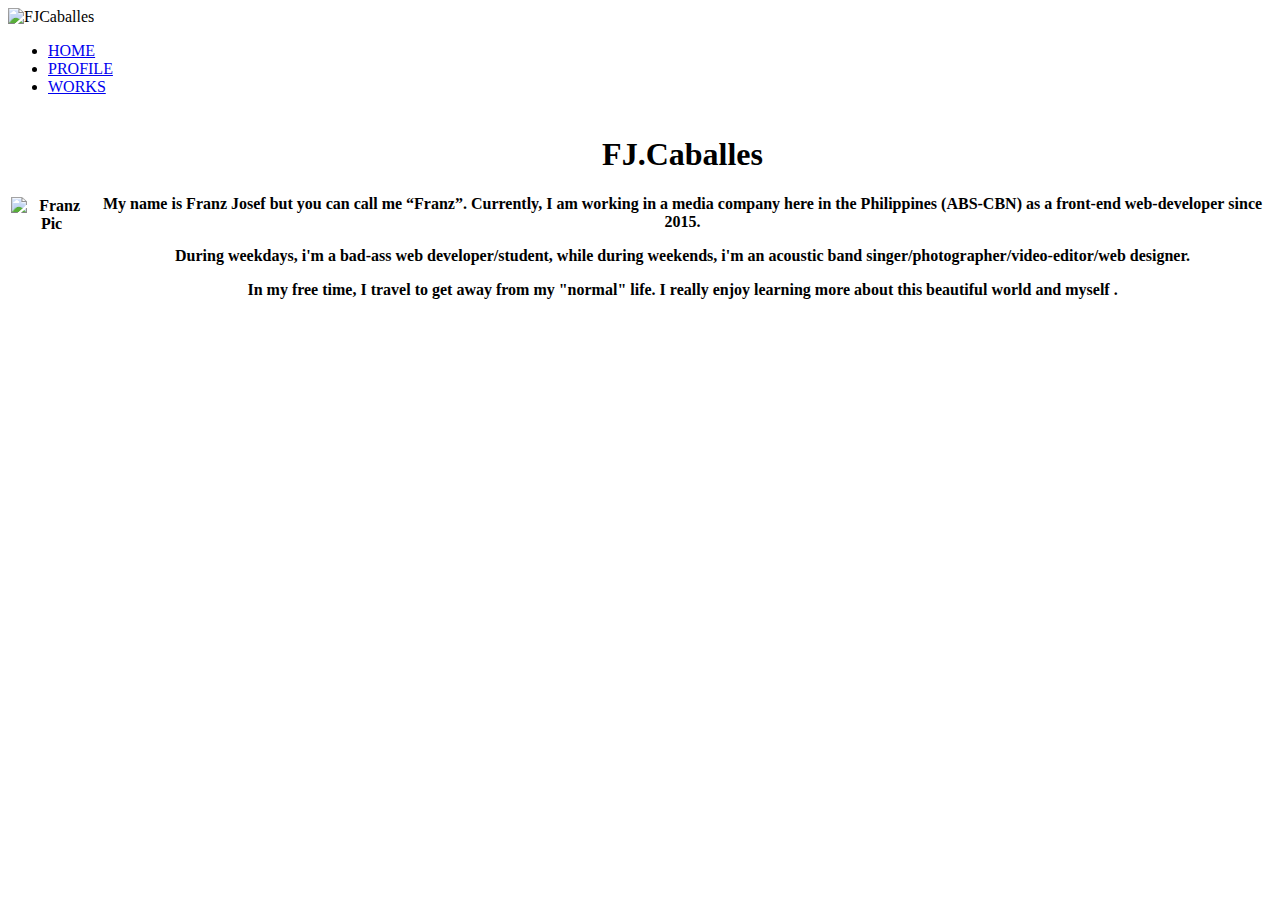
==== index.html @ 81ecfbf8 "Create index.html" ====
<!DOCTYPE html>
<html>
<head>
<title>Franz Josef Caballes</title>
<link rel="stylesheet" href="style.css">

</head>

<body>

<header>

  <nav>
    <div class="logo"><img src="./img/logo.png " alt="FJCaballes"></div>
    <div class="main-nav">
      <ul>
        <li><a class="active" href="index.html">HOME</a></li>
        <li><a href="profile.html">PROFILE</a></li>
        <li><a href="works.html">WORKS</a></li>
      </ul>
    </div>
  </nav>

</header>

<section id="intro">
  <table>
    <tr>
      <th class="left">
        <img src="./img/fj-pic.png " alt="Franz Pic">
      </th>
      <th class="right">
        <h1>FJ.Caballes</h1>
          <p>My name is Franz Josef but you can call me <q>Franz</q>. Currently, I am working in a media company here in the Philippines (ABS-CBN) as a <strong>front-end web-developer</strong> since 2015.</p>
          <p>During weekdays, i'm a bad-ass web developer/student, while during weekends, i'm an acoustic band singer/photographer/video-editor/web designer.</p>
          <p>In my free time, I travel to get away from my "normal" life. I really enjoy learning more about this beautiful world and myself .</p>
      </th>
    </tr>
  </table>
</section>




</body>
</html>
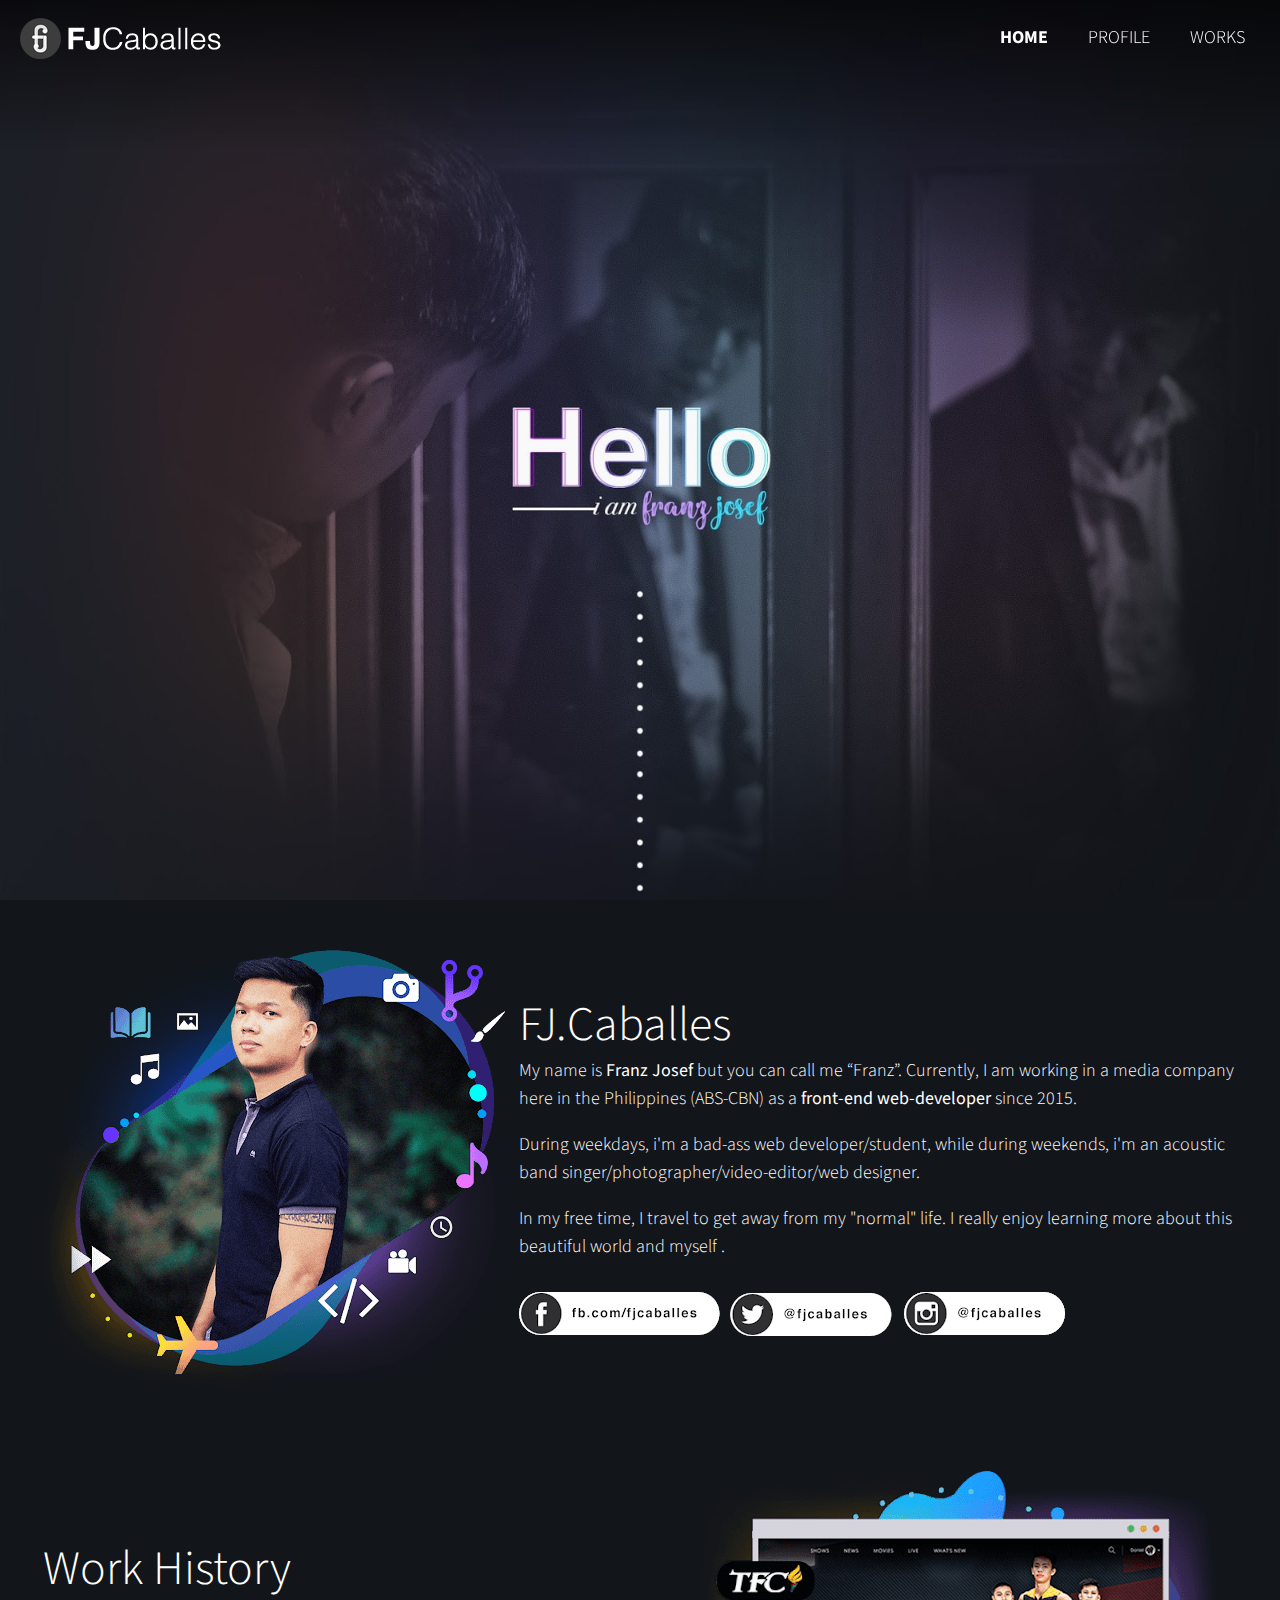
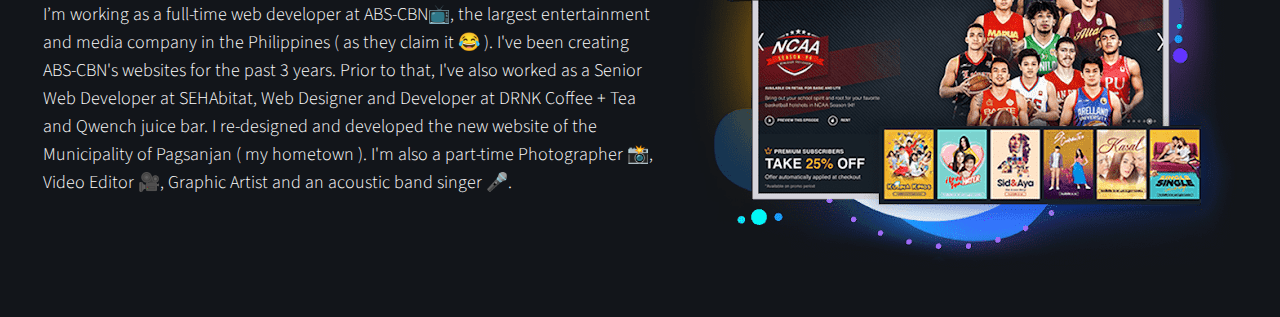
==== commit 94682ee7: "Add files via upload" ====
--- a/index.html
+++ b/index.html
@@ -26,21 +26,36 @@
 <section id="intro">
   <table>
     <tr>
-      <th class="left">
+      <td class="left">
         <img src="./img/fj-pic.png " alt="Franz Pic">
-      </th>
-      <th class="right">
+      </td>
+      <td class="right">
         <h1>FJ.Caballes</h1>
-          <p>My name is Franz Josef but you can call me <q>Franz</q>. Currently, I am working in a media company here in the Philippines (ABS-CBN) as a <strong>front-end web-developer</strong> since 2015.</p>
+          <p>My name is <b>Franz Josef</b> but you can call me <q>Franz</q>. Currently, I am working in a media company here in the Philippines (ABS-CBN) as a <strong>front-end web-developer</strong> since 2015.</p>
           <p>During weekdays, i'm a bad-ass web developer/student, while during weekends, i'm an acoustic band singer/photographer/video-editor/web designer.</p>
           <p>In my free time, I travel to get away from my "normal" life. I really enjoy learning more about this beautiful world and myself .</p>
-      </th>
+          <img src="./img/socials.png " alt="socials">
+      </td>
+    </tr>
+  </table>
+</section>
+
+
+<section id="work">
+  <table>
+    <tr>
+      <td class="left">
+        <h1>Work History</h1>
+        <p>I’m working as a full-time web developer at ABS-CBN📺, the largest entertainment and media company in the Philippines ( as they claim it 😂 ).  I've been creating ABS-CBN's websites for the past 3 years. Prior to that, I've also worked as a Senior Web Developer at SEHAbitat, Web Designer and Developer at DRNK Coffee + Tea and Qwench juice bar. I re-designed and developed the new website of the Municipality of Pagsanjan ( my hometown ). I'm also a part-time Photographer 📸, Video Editor 🎥, Graphic Artist and an acoustic band singer 🎤.</p>
+      </td>
+      <td class="right">
+        <img src="./img/work-history.png " alt="work">
+      </td>
     </tr>
   </table>
 </section>
 
 
 
-
 </body>
 </html>
--- a/style.css
+++ b/style.css
@@ -0,0 +1,100 @@
+@import url('https://fonts.googleapis.com/css?family=Source+Sans+Pro:200,300,400,600,700,900&display=swap');
+
+body {
+  font-family: 'Source Sans Pro', sans-serif;
+  background-color: #12151a;
+  margin: 0;
+  color:#fff;
+}
+
+header{
+  background:url(./img/header-bg.JPG) no-repeat center;
+  background-size: cover;
+  width: 100%;
+  min-height: 100vh;
+  left: 0;
+  top: 0;
+  overflow: hidden;
+}
+
+nav{
+  padding: 15px 15px 80px 15px;
+  width: 100%;
+  z-index: 20;
+  position: fixed;
+  top:0;
+
+background: -moz-linear-gradient(top,  rgba(0,0,0,0.65) 0%, rgba(0,0,0,0) 100%); /* FF3.6-15 */
+background: -webkit-linear-gradient(top,  rgba(0,0,0,0.65) 0%,rgba(0,0,0,0) 100%); /* Chrome10-25,Safari5.1-6 */
+background: linear-gradient(to bottom,  rgba(0,0,0,0.65) 0%,rgba(0,0,0,0) 100%); /* W3C, IE10+, FF16+, Chrome26+, Opera12+, Safari7+ */
+filter: progid:DXImageTransform.Microsoft.gradient( startColorstr='#a6000000', endColorstr='#00000000',GradientType=0 ); /* IE6-9 */
+
+}
+
+nav .logo{
+  margin:0;
+  float: left;
+  width: 50%;
+}
+
+nav .main-nav{
+  float:left;
+  width: 50%;
+}
+nav .main-nav ul {
+  float: right;
+  list-style-type: none;
+  margin: 10px 30px;
+  padding: 0;
+}
+
+nav .main-nav ul li{
+  float: left;
+  margin: 0 20px;
+}
+
+nav .main-nav ul li a{
+  font-size: 18px;
+  font-weight: 300;
+  color:#ffffff;
+  text-decoration: none;
+}
+
+nav .main-nav ul li a.active{
+  font-weight: 700;
+}
+
+section{
+  width: 100%;
+  margin:0;
+  padding:30px 0;
+  width: 100%;
+  float:left;
+}
+
+section#intro{
+  background:url(./img/section1-bg.JPG) no-repeat center;
+  background-size: cover;
+}
+
+section#work{
+  background:url(./img/section2-bg.JPG) no-repeat center;
+  background-size: cover;
+}
+section#intro table, section#work table{
+  width: 1200px;
+  margin: auto;
+}
+
+
+h1 {
+  font-size: 48px;
+  line-height: 0;
+  font-weight: 300;
+}
+
+p{
+  font-size: 18px;
+  font-weight: 300;
+  line-height: 28px;
+}
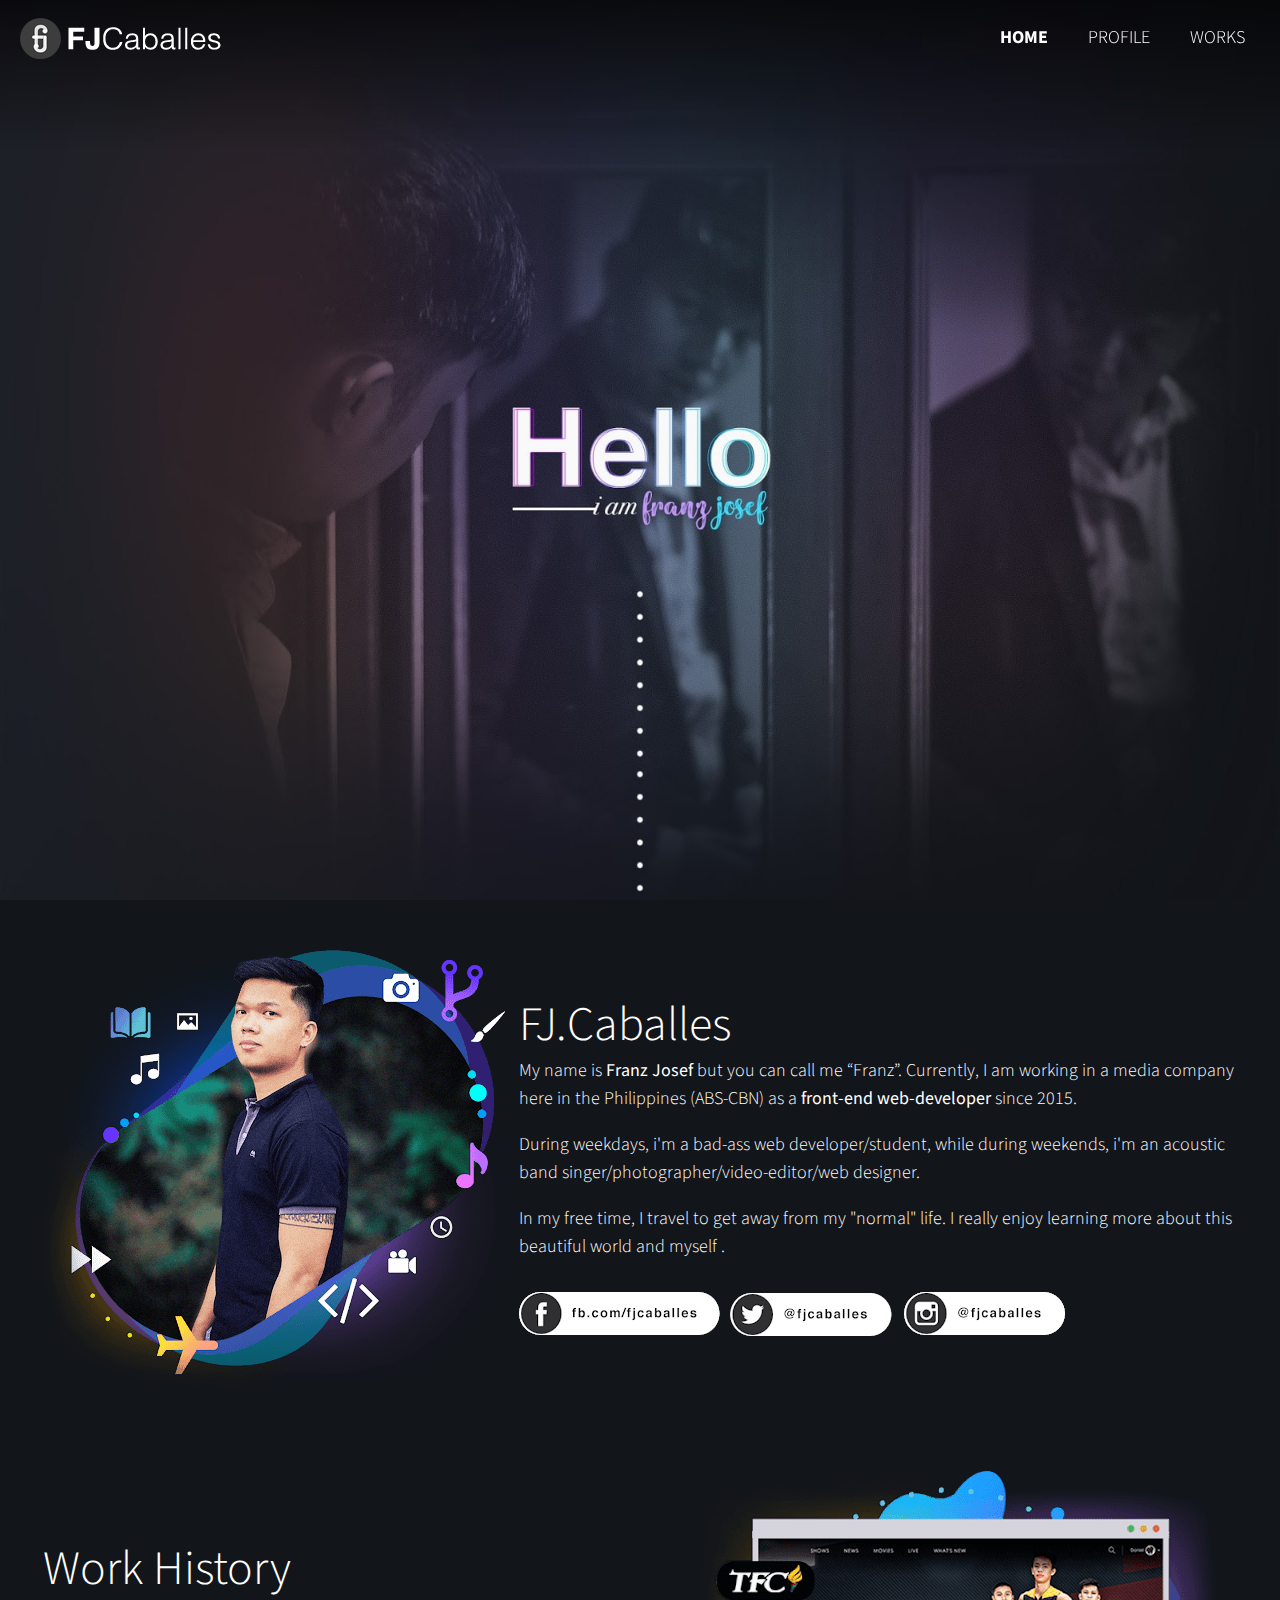
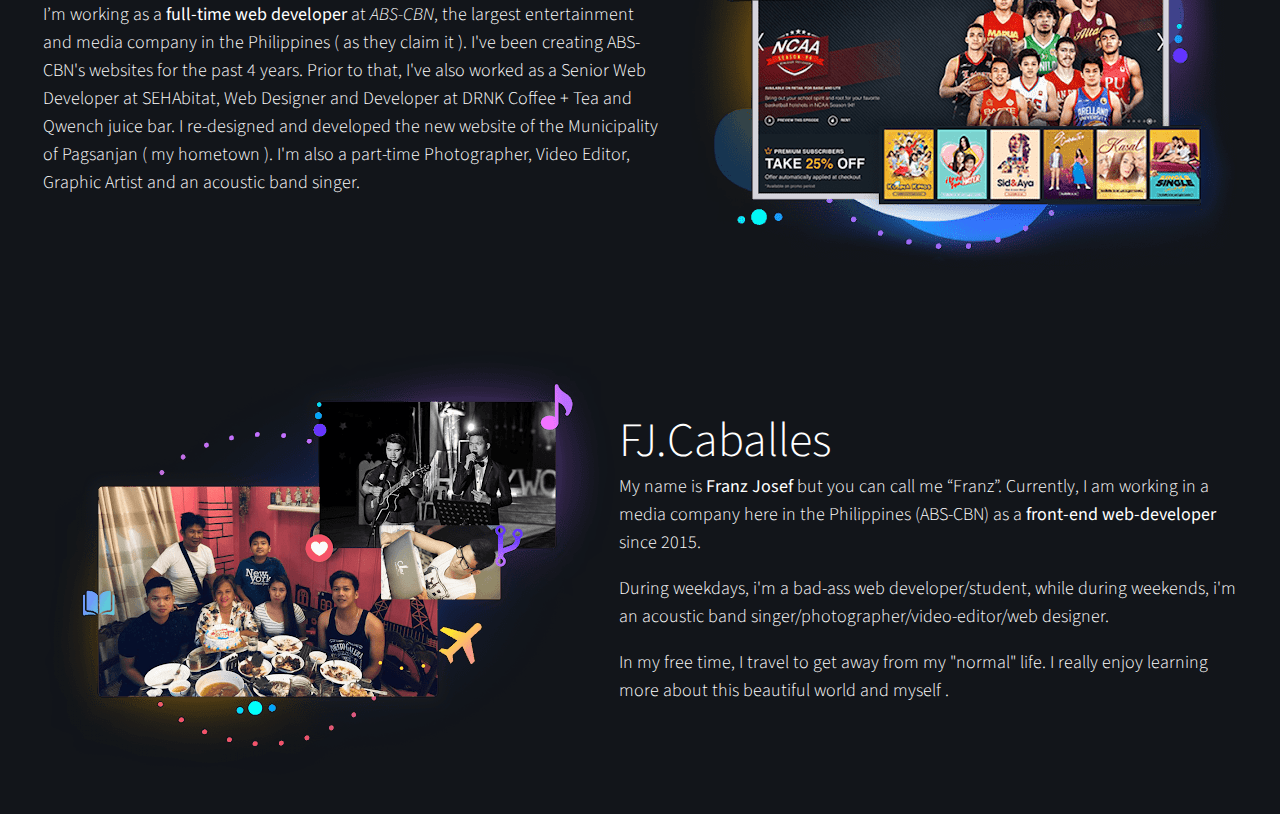
==== commit 622202bb: "Add files via upload" ====
--- a/index.html
+++ b/index.html
@@ -46,7 +46,7 @@
     <tr>
       <td class="left">
         <h1>Work History</h1>
-        <p>I’m working as a full-time web developer at ABS-CBN📺, the largest entertainment and media company in the Philippines ( as they claim it 😂 ).  I've been creating ABS-CBN's websites for the past 3 years. Prior to that, I've also worked as a Senior Web Developer at SEHAbitat, Web Designer and Developer at DRNK Coffee + Tea and Qwench juice bar. I re-designed and developed the new website of the Municipality of Pagsanjan ( my hometown ). I'm also a part-time Photographer 📸, Video Editor 🎥, Graphic Artist and an acoustic band singer 🎤.</p>
+        <p>I’m working as a <b>full-time web developer</b> at <i>ABS-CBN</i>, the largest entertainment and media company in the Philippines ( as they claim it ).  I've been creating ABS-CBN's websites for the past 4 years. Prior to that, I've also worked as a Senior Web Developer at SEHAbitat, Web Designer and Developer at DRNK Coffee + Tea and Qwench juice bar. I re-designed and developed the new website of the Municipality of Pagsanjan ( my hometown ). I'm also a part-time Photographer, Video Editor, Graphic Artist and an acoustic band singer.</p>
       </td>
       <td class="right">
         <img src="./img/work-history.png " alt="work">
@@ -56,6 +56,22 @@
 </section>
 
 
+<section id="love">
+  <table>
+    <tr>
+      <td class="left">
+        <img src="./img/ilove.png " alt="Franz Pic">
+      </td>
+      <td class="right">
+        <h1>FJ.Caballes</h1>
+          <p>My name is <b>Franz Josef</b> but you can call me <q>Franz</q>. Currently, I am working in a media company here in the Philippines (ABS-CBN) as a <strong>front-end web-developer</strong> since 2015.</p>
+          <p>During weekdays, i'm a bad-ass web developer/student, while during weekends, i'm an acoustic band singer/photographer/video-editor/web designer.</p>
+          <p>In my free time, I travel to get away from my "normal" life. I really enjoy learning more about this beautiful world and myself .</p>
+      </td>
+    </tr>
+  </table>
+</section>
+
 
 </body>
 </html>
--- a/style.css
+++ b/style.css
@@ -81,7 +81,13 @@
   background:url(./img/section2-bg.JPG) no-repeat center;
   background-size: cover;
 }
-section#intro table, section#work table{
+
+section#love{
+  background:url(./img/section3-bg.JPG) no-repeat center;
+  background-size: cover;
+}
+
+section#intro table, section#work table, section#love table{
   width: 1200px;
   margin: auto;
 }
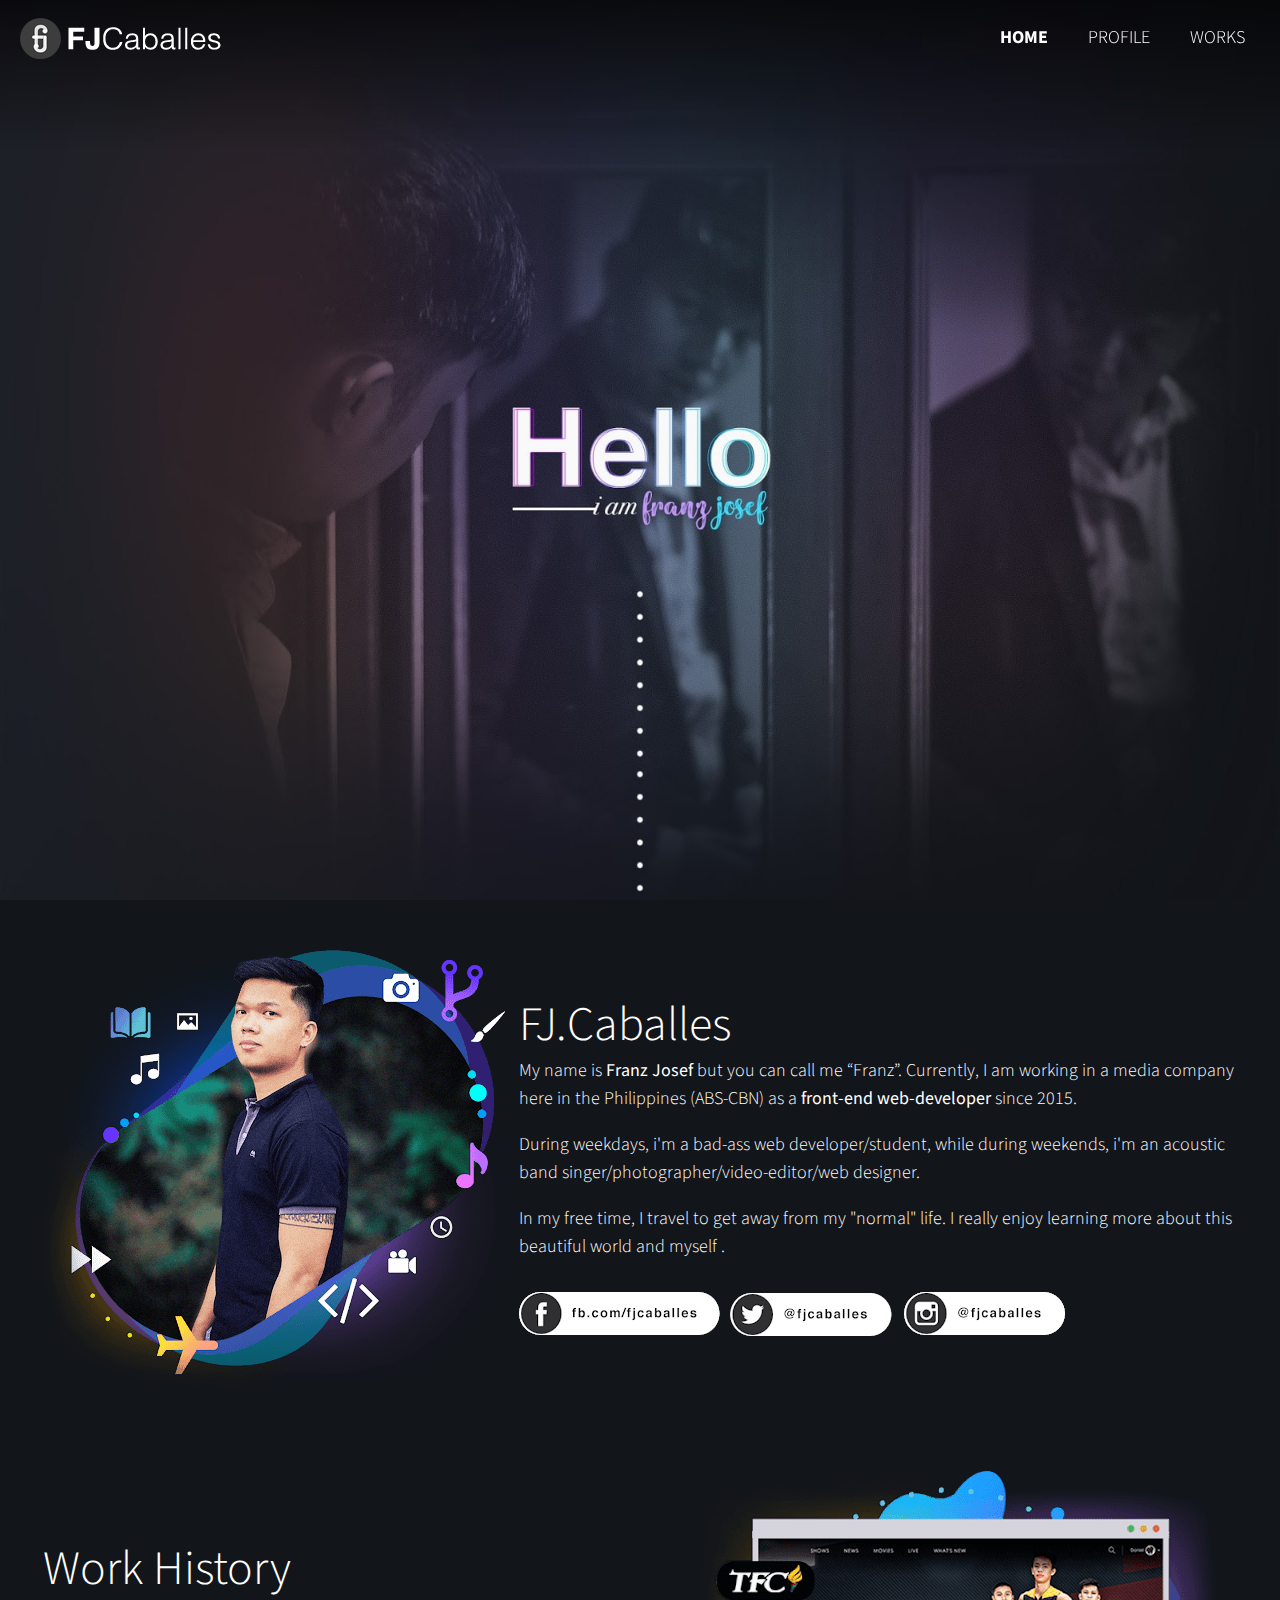
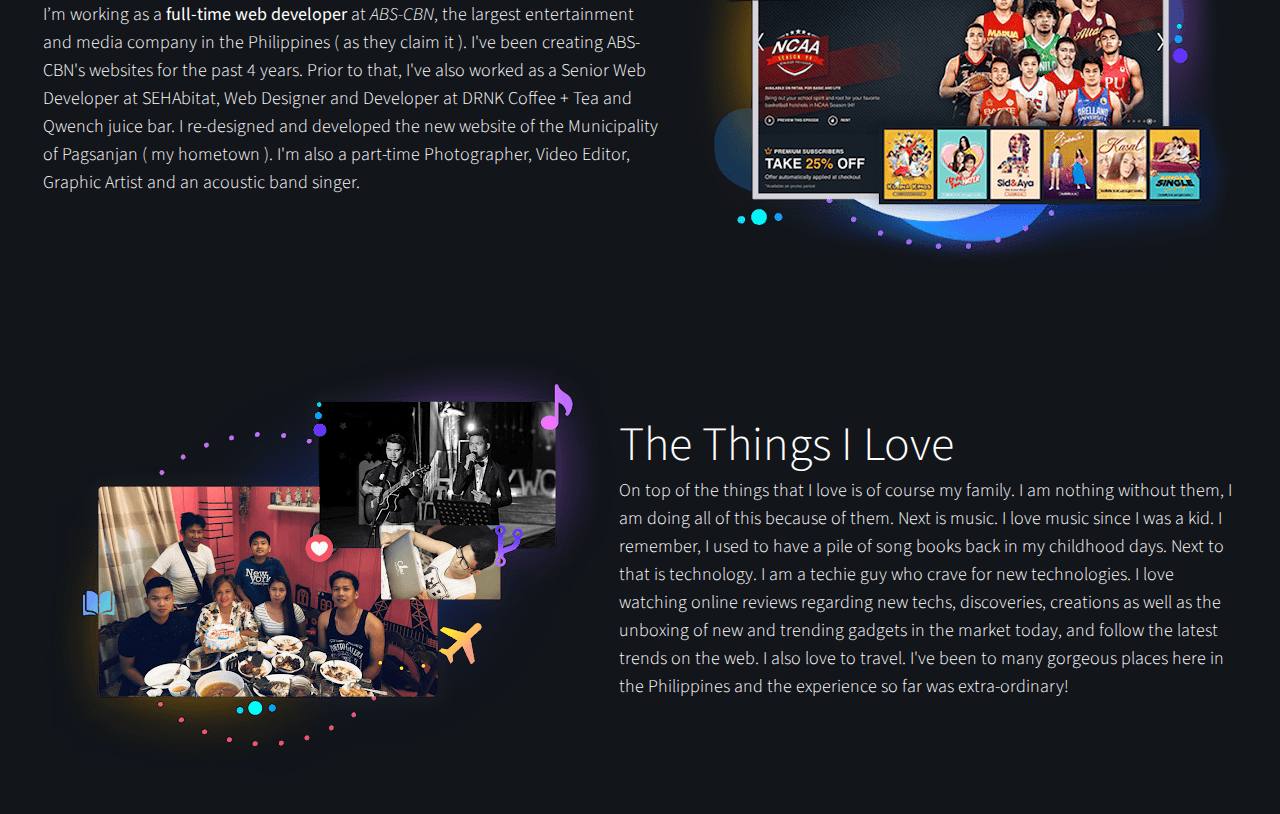
==== commit 90cb368e: "Add files via upload" ====
--- a/index.html
+++ b/index.html
@@ -63,10 +63,8 @@
         <img src="./img/ilove.png " alt="Franz Pic">
       </td>
       <td class="right">
-        <h1>FJ.Caballes</h1>
-          <p>My name is <b>Franz Josef</b> but you can call me <q>Franz</q>. Currently, I am working in a media company here in the Philippines (ABS-CBN) as a <strong>front-end web-developer</strong> since 2015.</p>
-          <p>During weekdays, i'm a bad-ass web developer/student, while during weekends, i'm an acoustic band singer/photographer/video-editor/web designer.</p>
-          <p>In my free time, I travel to get away from my "normal" life. I really enjoy learning more about this beautiful world and myself .</p>
+        <h1>The Things I Love</h1>
+          <p>On top of the things that I love is of course my family. I am nothing without them, I am doing all of this because of them. Next is music. I love music since I was a kid. I remember, I used to have a pile of song books back in my childhood days. Next to that is technology.  I am a techie guy who crave for new technologies. I love watching online reviews regarding new techs, discoveries, creations as well as the unboxing of new and trending gadgets in the market today, and follow the latest trends on the web. I also love to travel. I've been to many gorgeous places here in the Philippines and the experience so far was extra-ordinary!</p>
       </td>
     </tr>
   </table>
